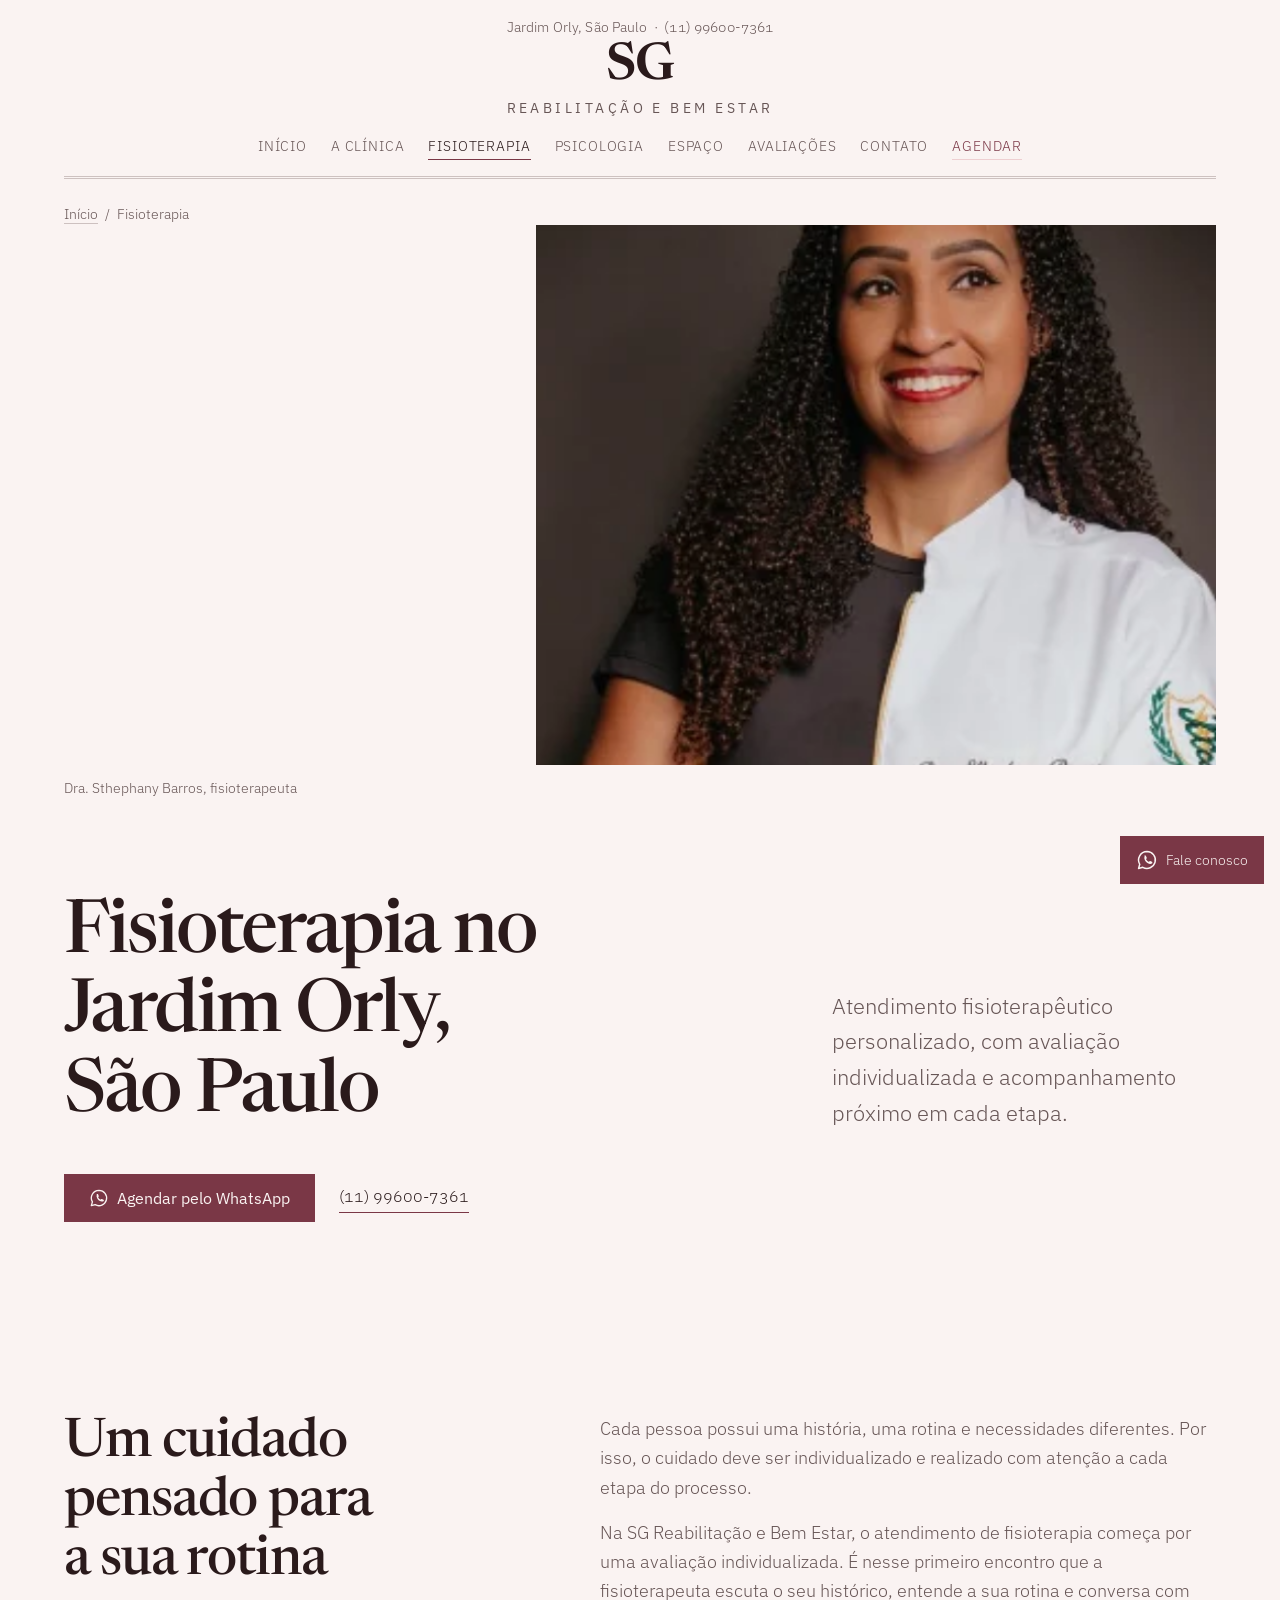
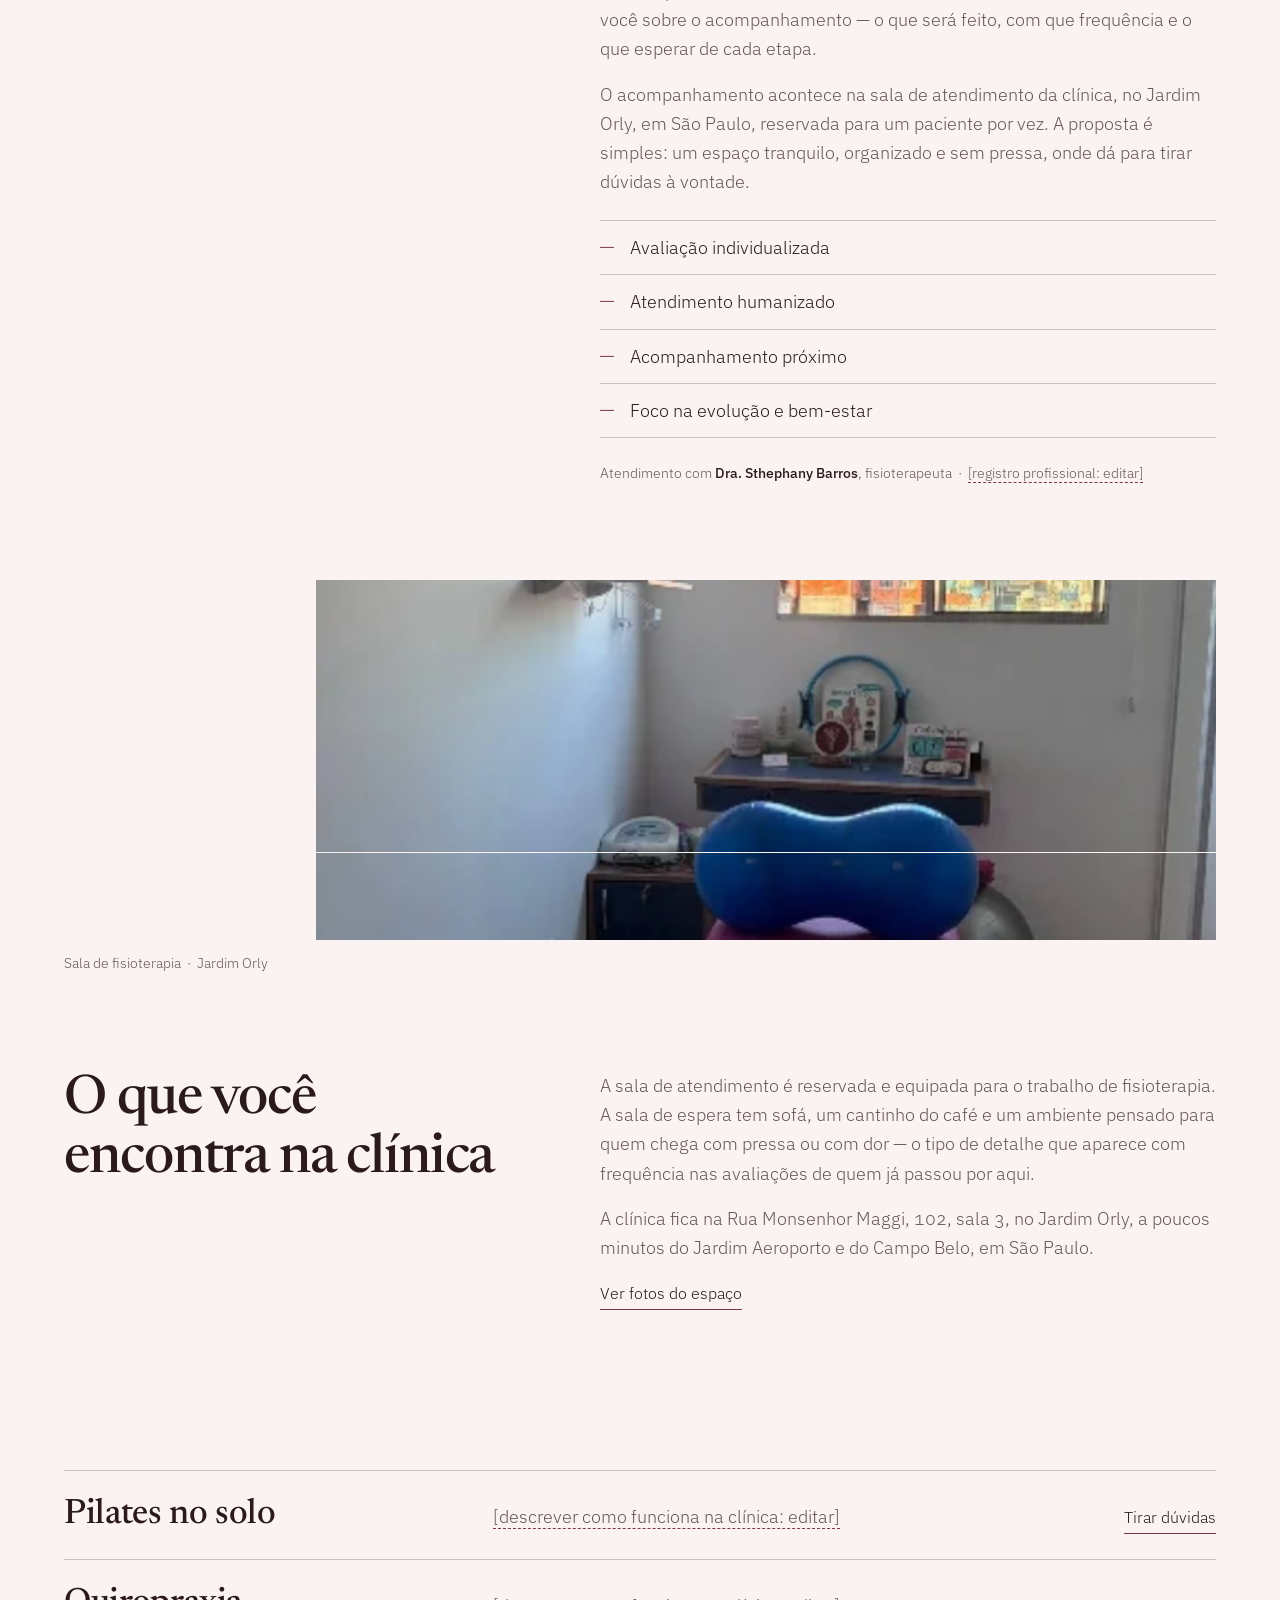
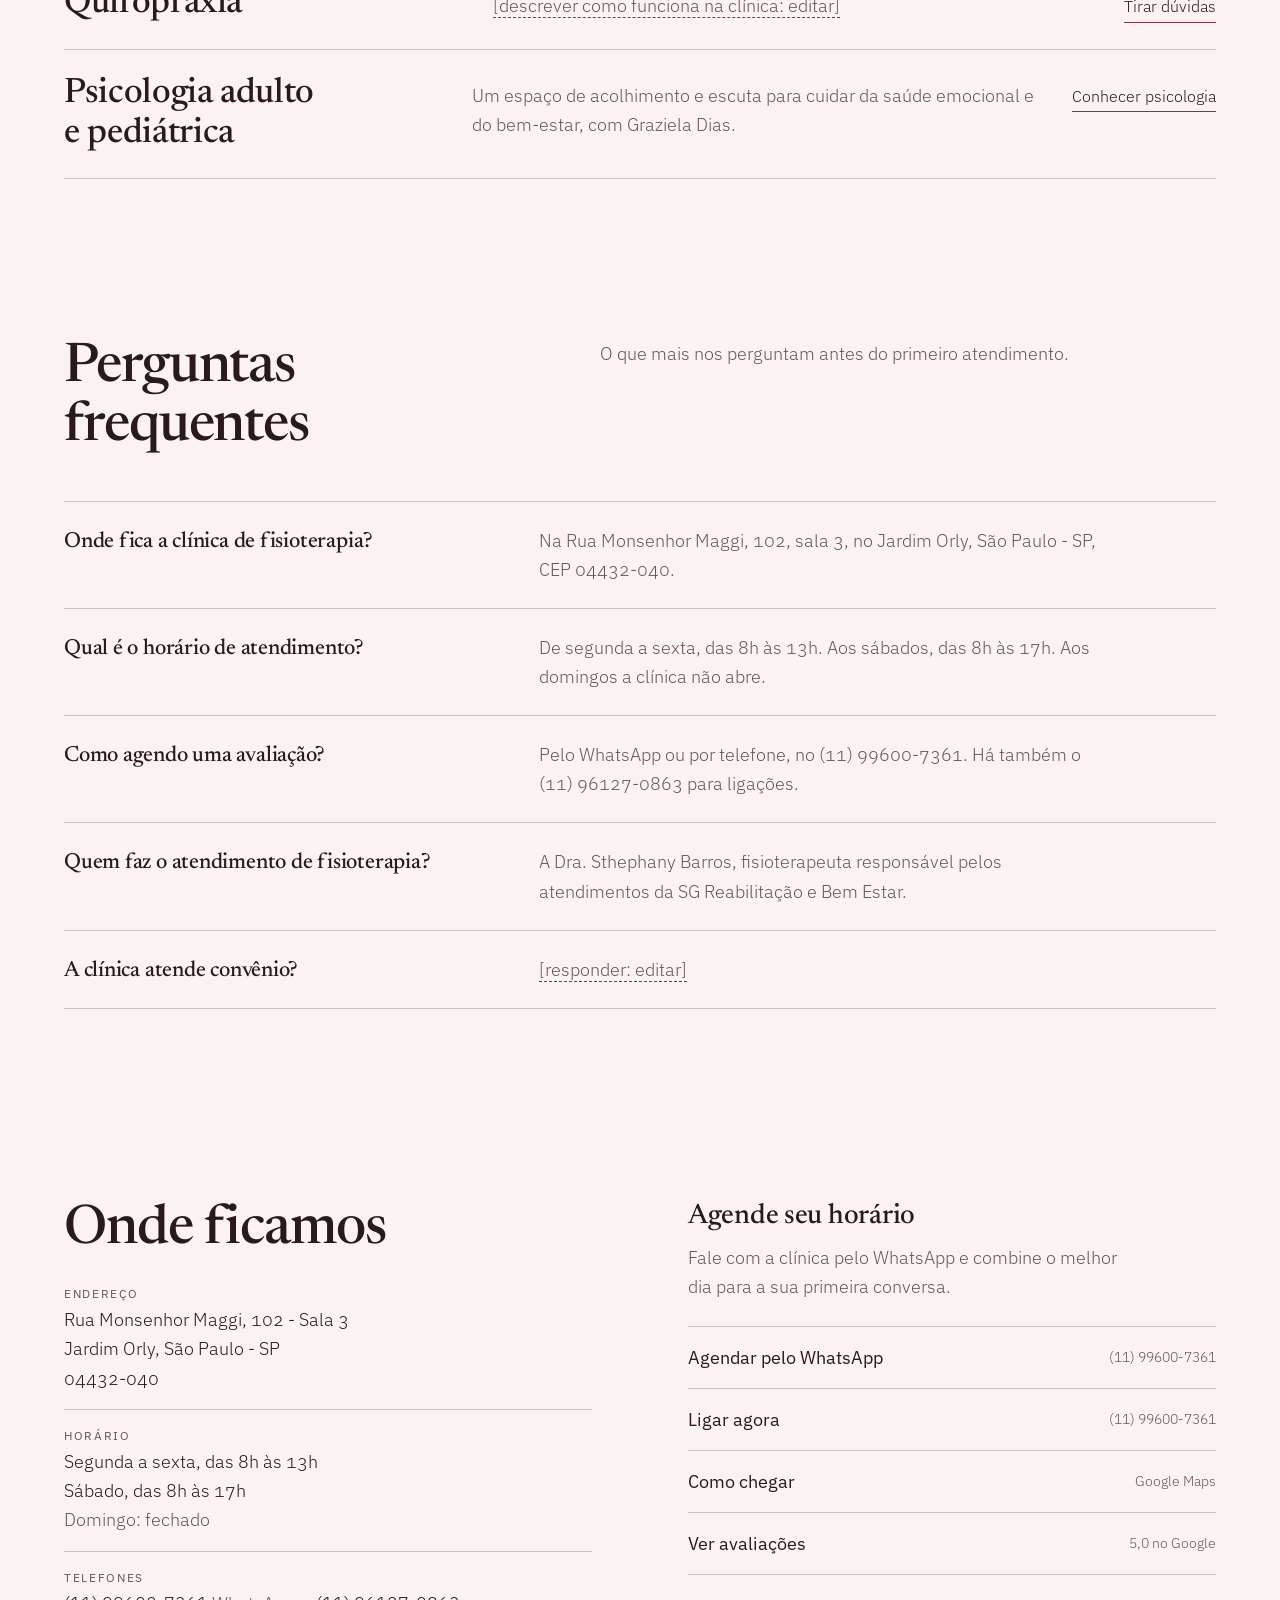
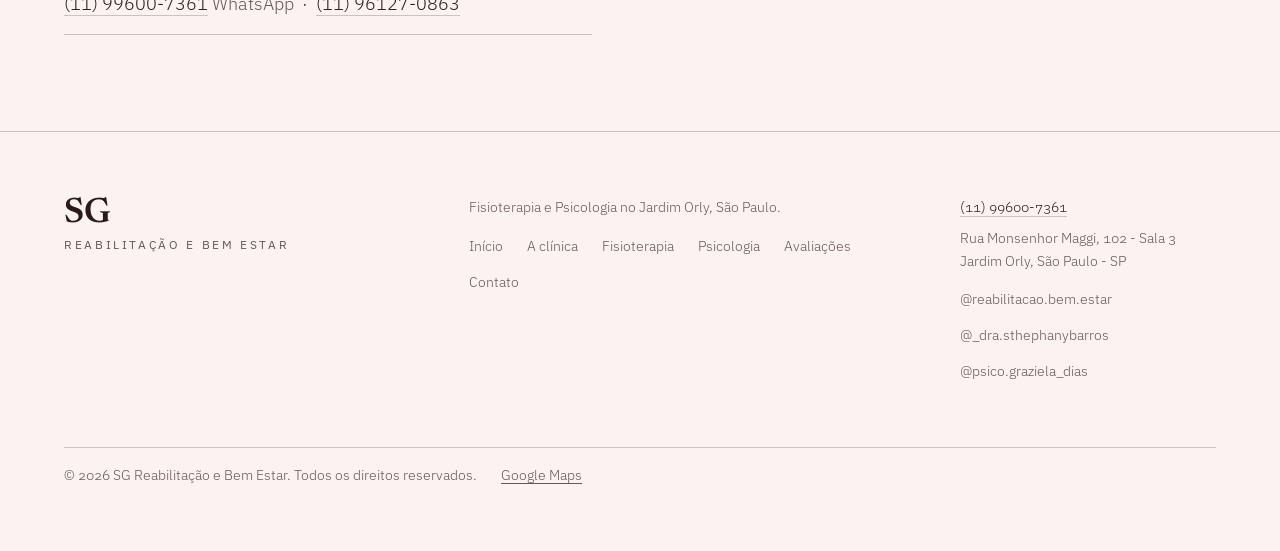
==== fisioterapia.html @ 6c5cf3f4 "Site da SG Reabilitação e Bem Estar Site estático de três páginas (início, fisioterapia, psicologia)" ====
<!DOCTYPE html>
<html lang="pt-BR">
<head>
<meta charset="UTF-8">
<meta name="viewport" content="width=device-width, initial-scale=1, viewport-fit=cover">
<title>Fisioterapia no Jardim Orly, São Paulo | SG Reabilitação e Bem Estar</title>
<meta name="description" content="Fisioterapia no Jardim Orly, São Paulo, com avaliação individualizada e acompanhamento próximo. Segunda a sexta das 8h às 13h e sábado das 8h às 17h. Agende: (11) 99600-7361.">
<meta name="theme-color" content="#F8F3F0">
<link rel="canonical" href="https://ricbenedicto.github.io/sg-reabilitacao/fisioterapia.html">
<meta property="og:type" content="website">
<meta property="og:locale" content="pt_BR">
<meta property="og:url" content="https://ricbenedicto.github.io/sg-reabilitacao/fisioterapia.html">
<meta property="og:site_name" content="SG Reabilitação e Bem Estar">
<meta property="og:title" content="Fisioterapia no Jardim Orly, São Paulo | SG Reabilitação e Bem Estar">
<meta property="og:description" content="Fisioterapia no Jardim Orly, São Paulo, com avaliação individualizada e acompanhamento próximo. Segunda a sexta das 8h às 13h e sábado das 8h às 17h. Agende: (11) 99600-7361.">
<meta property="og:image" content="https://ricbenedicto.github.io/sg-reabilitacao/imagens/fachada.webp">
<meta name="twitter:card" content="summary_large_image">
<link rel="icon" href="favicon.svg" type="image/svg+xml">
<link rel="manifest" href="manifest.webmanifest">
<link rel="apple-touch-icon" href="icones/apple-touch-icon.png">
<meta name="apple-mobile-web-app-capable" content="yes">
<meta name="apple-mobile-web-app-status-bar-style" content="default">
<meta name="apple-mobile-web-app-title" content="SG Reabilitação">
<meta name="mobile-web-app-capable" content="yes">
<link rel="preconnect" href="https://fonts.googleapis.com">
<link rel="preconnect" href="https://fonts.gstatic.com" crossorigin>
<link href="https://fonts.googleapis.com/css2?family=Newsreader:opsz,wght@6..72,400;6..72,500;6..72,600&family=IBM+Plex+Sans:wght@300;400;500&display=swap" rel="stylesheet">
<link rel="stylesheet" href="styles.css">
<link rel="preload" as="image" href="imagens/dra-sthephany.webp" fetchpriority="high">
<script type="application/ld+json">
{ "@context":"https://schema.org","@type":"BreadcrumbList","itemListElement":[
  {"@type":"ListItem","position":1,"name":"Início","item":"https://ricbenedicto.github.io/sg-reabilitacao/"},
  {"@type":"ListItem","position":2,"name":"Fisioterapia","item":"https://ricbenedicto.github.io/sg-reabilitacao/fisioterapia.html"}]}
</script>
<script type="application/ld+json">
{ "@context":"https://schema.org","@type":"FAQPage","mainEntity":[
  {"@type":"Question","name":"Onde fica a clínica de fisioterapia?","acceptedAnswer":{"@type":"Answer","text":"Na Rua Monsenhor Maggi, 102, sala 3, no Jardim Orly, São Paulo - SP, CEP 04432-040."}},
  {"@type":"Question","name":"Qual é o horário de atendimento?","acceptedAnswer":{"@type":"Answer","text":"De segunda a sexta, das 8h às 13h. Aos sábados, das 8h às 17h. Aos domingos a clínica não abre."}},
  {"@type":"Question","name":"Como agendo uma avaliação?","acceptedAnswer":{"@type":"Answer","text":"Pelo WhatsApp ou por telefone, no (11) 99600-7361. Há também o (11) 96127-0863 para ligações."}},
  {"@type":"Question","name":"Quem faz o atendimento de fisioterapia?","acceptedAnswer":{"@type":"Answer","text":"A Dra. Sthephany Barros, fisioterapeuta responsável pelos atendimentos da SG Reabilitação e Bem Estar."}}
]}
</script>
</head>
<body>
<a class="skip" href="#inicio">Pular para o conteúdo</a>
<svg width="0" height="0" style="position:absolute" aria-hidden="true">
  <symbol id="i-wa" viewBox="0 0 24 24"><path d="M12 2.8a9.2 9.2 0 0 0-7.9 13.9L2.8 21.2l4.6-1.2A9.2 9.2 0 1 0 12 2.8z" fill="none" stroke="currentColor" stroke-width="1.6" stroke-linejoin="round"/><path d="M9 7.6c.2-.4.5-.4.8-.4h.5c.2 0 .4 0 .6.4l.8 1.9c.1.2.1.4 0 .6l-.6.8c-.1.2-.1.4 0 .5.6 1 1.5 1.9 2.5 2.5.2.1.4.1.5 0l.8-.6c.2-.1.4-.2.6-.1l1.9.8c.3.1.4.3.4.5v.5c0 .3-.1.6-.5.9-.5.3-1.2.5-2 .4-3.1-.4-5.8-3.1-6.2-6.2-.1-.8.1-1.5.4-2z" fill="currentColor"/></symbol>
  <symbol id="i-close" viewBox="0 0 24 24"><path d="M6 6l12 12M18 6 6 18" stroke="currentColor" stroke-width="1.5" stroke-linecap="round"/></symbol>
  <symbol id="i-prev" viewBox="0 0 24 24"><path d="M15 5l-7 7 7 7" fill="none" stroke="currentColor" stroke-width="1.5" stroke-linecap="round" stroke-linejoin="round"/></symbol>
  <symbol id="i-next" viewBox="0 0 24 24"><path d="M9 5l7 7-7 7" fill="none" stroke="currentColor" stroke-width="1.5" stroke-linecap="round" stroke-linejoin="round"/></symbol>
</svg>
<header class="mast enter" style="--i:0">
  <p class="mast__line">Jardim Orly, São Paulo &nbsp;·&nbsp; <a href="tel:+5511996007361">(11) 99600-7361</a></p>
  <a class="mast__word" href="index.html">SG<span>Reabilitação e Bem Estar</span></a>
  <nav class="mast__nav" aria-label="Seções do site">
    <ul>
      <li><a href="index.html">Início</a></li>
      <li><a href="index.html#clinica">A clínica</a></li>
      <li><a href="fisioterapia.html" aria-current="page">Fisioterapia</a></li>
      <li><a href="psicologia.html">Psicologia</a></li>
      <li><a href="index.html#espaco">Espaço</a></li>
      <li><a href="index.html#avaliacoes">Avaliações</a></li>
      <li><a href="index.html#contato">Contato</a></li>
      <li><a class="is-cta" data-wa="Olá! Gostaria de agendar um atendimento na SG Reabilitação e Bem Estar." href="https://wa.me/5511996007361" target="_blank" rel="noopener">Agendar</a></li>
    </ul>
  </nav>
  <hr class="mast__rule" aria-hidden="true">
</header>
<main id="inicio">
  <nav class="crumbs gut" aria-label="Você está em">
    <a href="index.html">Início</a> <span aria-hidden="true">/</span> <span>Fisioterapia</span>
  </nav>

  <figure class="photo photo--hero">
    <span class="frame"><img src="imagens/dra-sthephany.webp" fetchpriority="high" alt="Dra. Sthephany Barros, fisioterapeuta da SG Reabilitação e Bem Estar, no Jardim Orly" width="335" height="419" decoding="async"></span>
    <figcaption class="cap">Dra. Sthephany Barros, fisioterapeuta</figcaption>
  </figure>

  <section class="fold gut" aria-labelledby="t-topo">
    <div class="open">
      <h1 id="t-topo">Fisioterapia no Jardim Orly, São Paulo</h1>
      <p class="lede">Atendimento fisioterapêutico personalizado, com avaliação individualizada e acompanhamento próximo em cada etapa.</p>
    </div>
    <div class="actions">
      <a class="btn" data-wa="Olá! Gostaria de agendar um atendimento na SG Reabilitação e Bem Estar." href="https://wa.me/5511996007361" target="_blank" rel="noopener"><svg aria-hidden="true"><use href="#i-wa"/></svg>Agendar pelo WhatsApp</a>
      <a class="link" href="tel:+5511996007361">(11) 99600-7361</a>
    </div>
  </section>

  <section class="fold gut" aria-labelledby="t-f1">
    <div class="prose prose--offset">
      <h2 id="t-f1">Um cuidado pensado para a sua rotina</h2>
      <div class="prose__body">
        <p>Cada pessoa possui uma história, uma rotina e necessidades diferentes. Por isso, o cuidado deve ser individualizado e realizado com atenção a cada etapa do processo.</p>
        <p style="margin-top:var(--space-md)">Na SG Reabilitação e Bem Estar, o atendimento de fisioterapia começa por uma avaliação individualizada. É nesse primeiro encontro que a fisioterapeuta escuta o seu histórico, entende a sua rotina e conversa com você sobre o acompanhamento — o que será feito, com que frequência e o que esperar de cada etapa.</p>
        <p style="margin-top:var(--space-md)">O acompanhamento acontece na sala de atendimento da clínica, no Jardim Orly, em São Paulo, reservada para um paciente por vez. A proposta é simples: um espaço tranquilo, organizado e sem pressa, onde dá para tirar dúvidas à vontade.</p>
        <ul class="list">
          <li>Avaliação individualizada</li>
          <li>Atendimento humanizado</li>
          <li>Acompanhamento próximo</li>
          <li>Foco na evolução e bem-estar</li>
        </ul>
        <p class="sig">Atendimento com <b>Dra. Sthephany Barros</b>, fisioterapeuta &nbsp;·&nbsp; <span class="edit">[registro profissional: editar]</span></p>
      </div>
    </div>
  </section>

  <figure class="photo photo--band photo--right">
    <span class="frame"><img src="imagens/sala-fisio.webp" alt="Sala de fisioterapia da SG Reabilitação e Bem Estar, com maca, bola suíça e equipamentos" width="449" height="386" loading="lazy" decoding="async"></span>
    <figcaption class="cap">Sala de fisioterapia &nbsp;·&nbsp; Jardim Orly</figcaption>
  </figure>

  <section class="fold gut" aria-labelledby="t-f2">
    <div class="prose prose--offset">
      <h2 id="t-f2">O que você encontra na clínica</h2>
      <div class="prose__body">
        <p>A sala de atendimento é reservada e equipada para o trabalho de fisioterapia. A sala de espera tem sofá, um cantinho do café e um ambiente pensado para quem chega com pressa ou com dor — o tipo de detalhe que aparece com frequência nas avaliações de quem já passou por aqui.</p>
        <p style="margin-top:var(--space-md)">A clínica fica na Rua Monsenhor Maggi, 102, sala 3, no Jardim Orly, a poucos minutos do Jardim Aeroporto e do Campo Belo, em São Paulo.</p>
        <p style="margin-top:var(--space-md)"><a class="link" href="index.html#espaco">Ver fotos do espaço</a></p>
      </div>
    </div>
  </section>

  <section class="fold--tight gut" aria-labelledby="t-f3">
    <h2 id="t-f3" class="sr-only">Outros atendimentos</h2>
    <div class="index">
      <div class="index__row">
        <h3>Pilates no solo</h3>
        <p><span class="edit">[descrever como funciona na clínica: editar]</span></p>
        <a class="link" data-wa="Olá! Gostaria de saber mais sobre o pilates no solo na SG Reabilitação e Bem Estar." href="https://wa.me/5511996007361" target="_blank" rel="noopener">Tirar dúvidas</a>
      </div>
      <div class="index__row">
        <h3>Quiropraxia</h3>
        <p><span class="edit">[descrever como funciona na clínica: editar]</span></p>
        <a class="link" data-wa="Olá! Gostaria de saber mais sobre a quiropraxia na SG Reabilitação e Bem Estar." href="https://wa.me/5511996007361" target="_blank" rel="noopener">Tirar dúvidas</a>
      </div>
      <div class="index__row">
        <h3>Psicologia adulto e pediátrica</h3>
        <p>Um espaço de acolhimento e escuta para cuidar da saúde emocional e do bem-estar, com Graziela Dias.</p>
        <a class="link" href="psicologia.html">Conhecer psicologia</a>
      </div>
    </div>
  </section>


  <section class="fold gut" aria-labelledby="t-faq">
    <div class="prose prose--offset">
      <h2 id="t-faq">Perguntas frequentes</h2>
      <div class="prose__body"><p>O que mais nos perguntam antes do primeiro atendimento.</p></div>
    </div>
    <div class="index index--faq" style="margin-top:var(--space-xl)">
        <div class="index__row"><h3>Onde fica a clínica de fisioterapia?</h3><p>Na Rua Monsenhor Maggi, 102, sala 3, no Jardim Orly, São Paulo - SP, CEP 04432-040.</p></div>
        <div class="index__row"><h3>Qual é o horário de atendimento?</h3><p>De segunda a sexta, das 8h às 13h. Aos sábados, das 8h às 17h. Aos domingos a clínica não abre.</p></div>
        <div class="index__row"><h3>Como agendo uma avaliação?</h3><p>Pelo WhatsApp ou por telefone, no (11) 99600-7361. Há também o (11) 96127-0863 para ligações.</p></div>
        <div class="index__row"><h3>Quem faz o atendimento de fisioterapia?</h3><p>A Dra. Sthephany Barros, fisioterapeuta responsável pelos atendimentos da SG Reabilitação e Bem Estar.</p></div>
        <div class="index__row"><h3>A clínica atende convênio?</h3><p><span class="edit">[responder: editar]</span></p></div>
    </div>
  </section>

  <section class="fold gut" id="contato" aria-labelledby="t-contato">
    <div class="contact">
      <div>
        <h2 id="t-contato">Onde ficamos</h2>
        <ul class="facts">
          <li><span class="label">Endereço</span>
            <address>Rua Monsenhor Maggi, 102 - Sala 3<br>Jardim Orly, São Paulo - SP<br>04432-040</address></li>
          <li><span class="label">Horário</span>
            <span>Segunda a sexta, das 8h às 13h<br>Sábado, das 8h às 17h<br><span class="muted">Domingo: fechado</span></span></li>
          <li><span class="label">Telefones</span>
            <span><a href="tel:+5511996007361">(11) 99600-7361</a> <span class="muted">WhatsApp</span> &nbsp;·&nbsp; <a href="tel:+5511961270863">(11) 96127-0863</a></span></li>
        </ul>
      </div>
      <div>
        <h3 style="margin-bottom:var(--space-sm)">Agende seu horário</h3>
        <p style="margin:var(--space-sm) 0 var(--space-lg);color:var(--color-muted);max-width:40ch">Fale com a clínica pelo WhatsApp e combine o melhor dia para a sua primeira conversa.</p>
        <ul class="ways">
          <li><a data-wa="Olá! Gostaria de agendar um atendimento na SG Reabilitação e Bem Estar." href="https://wa.me/5511996007361" target="_blank" rel="noopener"><b>Agendar pelo WhatsApp</b> <span>(11) 99600-7361</span></a></li>
          <li><a href="tel:+5511996007361"><b>Ligar agora</b> <span>(11) 99600-7361</span></a></li>
          <li><a href="https://www.google.com/maps/dir/?api=1&amp;destination=Rua+Monsenhor+Maggi%2C+102+-+Jardim+Orly%2C+S%C3%A3o+Paulo+-+SP%2C+04432-040" target="_blank" rel="noopener"><b>Como chegar</b> <span>Google Maps</span></a></li>
          <li><a href="index.html#avaliacoes"><b>Ver avaliações</b> <span>5,0 no Google</span></a></li>
        </ul>
      </div>
    </div>
  </section>
</main>
<footer class="foot">
  <p class="foot__word">SG<span>Reabilitação e Bem Estar</span></p>
  <div>
    <p class="muted" style="font-size:var(--text-sm)">Fisioterapia e Psicologia no Jardim Orly, São Paulo.</p>
    <p class="foot__links" style="margin-top:var(--space-md)">
      <a href="index.html">Início</a>
      <a href="index.html#clinica">A clínica</a>
      <a href="fisioterapia.html">Fisioterapia</a>
      <a href="psicologia.html">Psicologia</a>
      <a href="index.html#avaliacoes">Avaliações</a>
      <a href="index.html#contato">Contato</a>
    </p>
  </div>
  <div>
    <p style="font-size:var(--text-sm)"><a href="tel:+5511996007361" style="text-decoration:none;border-bottom:1px solid var(--color-rule)">(11) 99600-7361</a></p>
    <address style="font-style:normal;font-size:var(--text-sm);color:var(--color-muted);margin-top:var(--space-xs)">Rua Monsenhor Maggi, 102 - Sala 3<br>Jardim Orly, São Paulo - SP</address>
    <p class="foot__links" style="margin-top:var(--space-md)">
      <a data-instagram href="https://www.instagram.com/reabilitacao.bem.estar/" target="_blank" rel="noopener">@reabilitacao.bem.estar</a>
      <a href="https://www.instagram.com/_dra.sthephanybarros/" target="_blank" rel="noopener">@_dra.sthephanybarros</a>
      <a href="https://www.instagram.com/psico.graziela_dias/" target="_blank" rel="noopener">@psico.graziela_dias</a>
    </p>
  </div>
  <p class="foot__bottom">
    <span>© 2026 SG Reabilitação e Bem Estar. Todos os direitos reservados.</span>
    <a href="https://www.google.com/maps/search/?api=1&amp;query=Rua+Monsenhor+Maggi%2C+102+-+Jardim+Orly%2C+S%C3%A3o+Paulo+-+SP%2C+04432-040" target="_blank" rel="noopener" style="color:inherit">Google Maps</a>
  </p>
</footer>
<div class="update" id="update" role="status" aria-live="polite">
  <span>Uma versão mais nova do site está pronta.</span>
  <button type="button" id="update-go">Atualizar</button>
  <button type="button" class="update__x" id="update-no" aria-label="Agora não">Agora não</button>
</div>

<a class="wa" data-wa="Olá! Gostaria de saber mais sobre os atendimentos da SG Reabilitação e Bem Estar." href="https://wa.me/5511996007361" target="_blank" rel="noopener" aria-label="Conversar pelo WhatsApp">
  <svg aria-hidden="true"><use href="#i-wa"/></svg><span>Fale conosco</span>
</a>
<script src="app.js" defer></script>
</body>
</html>
---- styles.css ----
/* Hallmark · genre: editorial · macrostructure: Photographic · theme: custom
 * vibe: "clínica boutique, orquídea, latão, cuidado silencioso"
 * paper oklch(97% 0.008 25) · accent oklch(43% 0.095 8) rosa-vinho · display Fraunces + body IBM Plex Sans
 * axes: light paper / roman-serif display / warm accent
 * enrichment: none — fotografia real · nav: N6 masthead · footer: Ft1 mast-headed
 * pre-emit critique: P4 H5 E4 S5 R4 V5
 */

:root{
  /* colour */
  --color-paper:   oklch(97% 0.008 25);
  --color-paper-2: oklch(94% 0.012 25);
  --color-paper-3: oklch(90% 0.018 20);
  --color-rule:    oklch(82% 0.014 20);
  --color-muted:   oklch(47% 0.022 20);
  --color-ink:     oklch(24% 0.026 18);
  --color-accent:  oklch(43% 0.095 8);
  --color-accent-soft: oklch(88% 0.035 12);
  --color-brass:   oklch(66% 0.072 78);
  --color-focus:   oklch(43% 0.095 8);
  --color-scrim:   oklch(24% 0.026 18 / .72);

  /* type */
  --font-display:"Newsreader", ui-serif, Georgia, serif;
  --font-body:"IBM Plex Sans", ui-sans-serif, system-ui, sans-serif;
  --text-xs:.75rem; --text-sm:.875rem; --text-base:1rem; --text-md:1.125rem;
  --text-lg:1.375rem; --text-xl:1.75rem; --text-2xl:2.1875rem; --text-3xl:2.75rem;
  --text-display-s:clamp(2.1rem,3.4vw + 1rem,3.4rem);
  --text-display:clamp(2.5rem,5vw + .6rem,4.75rem);

  /* space */
  --space-3xs:.125rem; --space-2xs:.25rem; --space-xs:.5rem; --space-sm:.75rem;
  --space-md:1rem; --space-lg:1.5rem; --space-xl:2.5rem; --space-2xl:4rem;
  --space-3xl:6rem; --space-4xl:9rem;
  --page-gutter:clamp(1.5rem,5vw,4.5rem);
  --measure:68ch;

  /* motion */
  --ease-out:cubic-bezier(.23,1,.32,1);      /* entradas e saídas */
  --ease-in-out:cubic-bezier(.77,0,.175,1);  /* movimento na tela */
  --dur-press:140ms; --dur-micro:160ms; --dur-short:220ms; --dur-long:380ms;

  /* misc */
  --rule-hair:1px;
  --z-raised:10; --z-sticky:200; --z-modal:400;

  box-sizing:border-box;
  padding-top:env(safe-area-inset-top,0px);
  padding-bottom:env(safe-area-inset-bottom,0px);
}
@media (prefers-color-scheme:dark){
  :root:not([data-theme="light"]){
    --color-paper:oklch(16% 0.014 20);
    --color-paper-2:oklch(20% 0.016 20);
    --color-paper-3:oklch(25% 0.020 18);
    --color-rule:oklch(36% 0.016 18);
    --color-muted:oklch(76% 0.018 25);
    --color-ink:oklch(94% 0.010 40);
    --color-accent:oklch(76% 0.075 12);
    --color-accent-soft:oklch(34% 0.045 10);
    --color-brass:oklch(74% 0.065 78);
    --color-focus:oklch(76% 0.075 12);
    --color-scrim:oklch(12% 0.012 20 / .74);
  }
}
:root[data-theme="dark"]{
  --color-paper:oklch(16% 0.014 20); --color-paper-2:oklch(20% 0.016 20);
  --color-paper-3:oklch(25% 0.020 18); --color-rule:oklch(36% 0.016 18);
  --color-muted:oklch(76% 0.018 25); --color-ink:oklch(94% 0.010 40);
  --color-accent:oklch(76% 0.075 12); --color-accent-soft:oklch(34% 0.045 10);
  --color-brass:oklch(74% 0.065 78); --color-focus:oklch(76% 0.075 12);
  --color-scrim:oklch(12% 0.012 20 / .74);
}

*,*::before,*::after{box-sizing:inherit}
::selection{background:var(--color-accent-soft);color:var(--color-ink)}
:root{scrollbar-color:var(--color-rule) var(--color-paper);caret-color:var(--color-accent)}
::-webkit-scrollbar{width:11px;height:11px}
::-webkit-scrollbar-track{background:var(--color-paper)}
::-webkit-scrollbar-thumb{background:var(--color-rule);border:3px solid var(--color-paper);border-radius:99px}
::-webkit-scrollbar-thumb:hover{background:var(--color-muted)}
:where(a){text-underline-offset:.18em;text-decoration-thickness:1px}
html{scroll-behavior:smooth;scroll-padding-top:var(--space-xl);-webkit-text-size-adjust:100%}
body{margin:0;background:var(--color-paper);color:var(--color-ink);
  font-family:var(--font-body);font-weight:300;font-size:var(--text-md);line-height:1.62;
  -webkit-font-smoothing:antialiased;font-variant-numeric:oldstyle-nums}
img{display:block;max-width:100%}
h1,h2,h3{font-family:var(--font-display);font-style:normal;font-weight:500;line-height:1.08;
  letter-spacing:-.02em;margin:0;overflow-wrap:anywhere;min-width:0;text-wrap:balance}
h1{letter-spacing:-.028em}
p{text-wrap:pretty}
h1{font-size:var(--text-display)}
h2{font-size:var(--text-display-s)}
h3{font-size:var(--text-xl);letter-spacing:-.01em}
p{margin:0}
.facts a,.ways a span,.cap b,.score__n{font-variant-numeric:tabular-nums}
a{color:inherit}
:focus-visible{outline:2px solid var(--color-focus);outline-offset:3px}
.sr-only{position:absolute;width:1px;height:1px;overflow:hidden;clip-path:inset(50%);white-space:nowrap}
.skip{position:absolute;left:-999px;top:0;z-index:var(--z-modal);background:var(--color-accent);
  color:var(--color-paper);padding:var(--space-sm) var(--space-md)}
.skip:focus{left:0}
.measure{max-width:var(--measure)}
.muted{color:var(--color-muted)}
.label{font-size:var(--text-xs);letter-spacing:.14em;text-transform:uppercase;color:var(--color-muted);
  font-weight:400}
.edit{border-bottom:1px dashed var(--color-accent);color:var(--color-muted)}
.gut{padding-inline:var(--page-gutter)}

/* ── Masthead (N6) ───────────────────────────────────────────── */
.mast{padding:var(--space-md) var(--page-gutter) 0;text-align:center;display:grid;gap:var(--space-2xs)}
.mast__line{font-size:var(--text-sm);letter-spacing:.01em;color:var(--color-muted)}
.mast__line a{text-decoration:none}
.mast__line a:hover{color:var(--color-accent)}
.mast__word{font-family:var(--font-display);font-weight:600;font-size:clamp(2rem,6.5vw,3.25rem);
  line-height:.96;letter-spacing:-.015em;text-decoration:none;display:block}
.mast__word span{display:block;font-size:clamp(.72rem,2.4vw,.9rem);font-family:var(--font-body);
  font-weight:400;letter-spacing:.24em;text-transform:uppercase;color:var(--color-muted);
  margin-top:var(--space-xs)}
.mast__nav{margin-top:var(--space-sm);overflow-x:auto;scrollbar-width:none;-webkit-overflow-scrolling:touch}
@media (max-width:60rem){
  .mast__nav{-webkit-mask-image:linear-gradient(90deg,#000 82%,transparent 100%);
    mask-image:linear-gradient(90deg,#000 82%,transparent 100%)}
}
.mast__nav::-webkit-scrollbar{display:none}
.mast__nav ul{display:inline-flex;gap:var(--space-lg);list-style:none;margin:0;padding:0 0 var(--space-sm);
  position:relative}
.mast__ind{position:absolute;bottom:var(--space-xs);left:0;width:100px;height:1px;background:var(--color-accent);
  transform-origin:left center;transform:translateX(0) scaleX(0);opacity:0;
  transition:transform var(--dur-short) var(--ease-in-out),opacity var(--dur-micro) var(--ease-out);
  pointer-events:none}
.mast__nav a{white-space:nowrap;text-decoration:none;font-size:var(--text-sm);letter-spacing:.06em;
  text-transform:uppercase;color:var(--color-muted);padding-block:var(--space-2xs);
  border-bottom:var(--rule-hair) solid transparent;transition:color var(--dur-micro) var(--ease-out),
  border-color var(--dur-micro) var(--ease-out)}
.mast__nav a:hover{color:var(--color-ink);border-bottom-color:var(--color-accent)}
.mast__nav a:active{color:var(--color-accent)}
.mast__nav a.is-cta{color:var(--color-accent);border-bottom-color:var(--color-accent-soft)}
.mast__rule{border:0;border-top:var(--rule-hair) solid var(--color-rule);
  border-bottom:var(--rule-hair) solid var(--color-rule);height:3px;margin:0}

/* ── Folds ───────────────────────────────────────────────────── */
.fold{padding-block:var(--space-3xl)}
.fold--tight{padding-block:var(--space-2xl)}
.photo{position:relative;margin:0;padding-inline:var(--page-gutter)}
.photo .frame{display:block;overflow:clip;width:min(100%,var(--pw,900px));
  height:clamp(260px,40vh,420px)}
.photo img{width:100%;height:100%;object-fit:cover;background:var(--color-paper-2);will-change:transform}
.photo--right .frame{margin-inline-start:auto}
.photo--hero .frame{--pw:680px;height:min(66dvh,540px);margin-inline-start:auto}
.photo--hero img{object-position:50% 14%}
.photo--wide .frame{--pw:1120px}
.cap{display:flex;flex-wrap:wrap;gap:var(--space-xs) var(--space-md);align-items:baseline;
  padding:var(--space-sm) 0 0;font-size:var(--text-sm);color:var(--color-muted)}
.cap b{font-weight:500;color:var(--color-ink);font-variant-numeric:tabular-nums}
.cap .link{margin-inline-start:auto}

/* typographic link (button voice for Photographic) */
.link{display:inline-block;text-decoration:none;font-size:var(--text-base);color:var(--color-ink);
  border-bottom:1px solid var(--color-accent);padding-bottom:2px;white-space:nowrap;
  transition:color var(--dur-micro) var(--ease-out),border-color var(--dur-micro) var(--ease-out)}
.link:hover{color:var(--color-accent)}
.link:active{color:var(--color-accent);border-color:var(--color-ink)}
.link[aria-disabled="true"]{opacity:.55;cursor:not-allowed;border-color:var(--color-rule)}
.link--quiet{border-bottom-color:var(--color-rule)}
.link--quiet:hover{border-bottom-color:var(--color-accent)}
.btn{display:inline-flex;align-items:center;gap:var(--space-xs);min-height:48px;line-height:1;
  padding:var(--space-sm) var(--space-lg);background:var(--color-accent);color:var(--color-paper);
  text-decoration:none;font-size:var(--text-base);font-weight:400;white-space:nowrap;border:1px solid var(--color-accent);
  transition:transform var(--dur-press) var(--ease-out),background-color var(--dur-micro) var(--ease-out)}
.btn:hover{background:var(--color-ink);border-color:var(--color-ink)}
.btn:active{transform:scale(.975)}
.btn:disabled,.btn[aria-disabled="true"]{opacity:.55;cursor:not-allowed;background:var(--color-muted);border-color:var(--color-muted)}
.btn svg{width:20px;height:20px;flex:none}
.actions{display:flex;flex-wrap:wrap;align-items:center;gap:var(--space-md) var(--space-lg);margin-top:var(--space-xl)}

/* opening text fold — asymmetric grid */
.open{display:grid;gap:var(--space-lg)}
.open h1{max-width:16ch}
.open .lede{font-size:var(--text-lg);color:var(--color-muted);max-width:34ch}
@media (min-width:60rem){
  .open{grid-template-columns:minmax(0,7fr) minmax(0,4fr);gap:var(--space-3xl);align-items:end}
  .open .lede{margin-bottom:var(--space-2xs)}
}
.creds{display:flex;flex-wrap:wrap;gap:var(--space-xs) var(--space-lg);margin-top:var(--space-2xl);
  padding-top:var(--space-md);border-top:var(--rule-hair) solid var(--color-rule);
  font-size:var(--text-sm);color:var(--color-muted)}
.creds b{color:var(--color-ink);font-weight:500;font-variant-numeric:tabular-nums}
.stars{color:var(--color-brass);letter-spacing:.14em}

/* prose folds */
.prose{display:grid;gap:var(--space-md)}
.prose h2{margin-bottom:var(--space-2xs)}
.prose p{max-width:var(--measure);color:var(--color-muted)}
.prose h2{max-width:18ch}
@media (min-width:60rem){
  .prose--offset{grid-template-columns:minmax(0,5fr) minmax(0,7fr);gap:var(--space-2xl) var(--space-3xl);align-items:start}
  .prose--offset h2{grid-column:1;position:sticky;top:var(--space-xl)}
  .prose--offset .prose__body{grid-column:2}
}
.list{list-style:none;margin:var(--space-lg) 0 0;padding:0;max-width:var(--measure)}
.list li{display:flex;gap:var(--space-md);align-items:baseline;padding-block:var(--space-sm);
  border-top:var(--rule-hair) solid var(--color-rule)}
.list li:last-child{border-bottom:var(--rule-hair) solid var(--color-rule)}
.list li::before{content:"";flex:none;width:14px;height:1px;background:var(--color-accent);
  transform:translateY(-.34em)}
.sig{margin-top:var(--space-lg);font-size:var(--text-sm);color:var(--color-muted)}
.sig b{color:var(--color-ink);font-weight:500}

/* services index */
.index{border-top:var(--rule-hair) solid var(--color-rule)}
.index__row{display:grid;gap:var(--space-2xs) var(--space-lg);padding-block:var(--space-lg);
  border-bottom:var(--rule-hair) solid var(--color-rule)}
.index__row h3{font-size:var(--text-2xl);line-height:1.15}
.index__row p{color:var(--color-muted);max-width:52ch}
@media (min-width:60rem){
  .index__row{grid-template-columns:minmax(0,4fr) minmax(0,6fr) auto;align-items:baseline}
  .index__row .link{justify-self:end}
}
.also{display:flex;flex-wrap:wrap;gap:var(--space-sm) var(--space-lg);margin-top:var(--space-lg);
  font-size:var(--text-sm);color:var(--color-muted)}
.also b{color:var(--color-ink);font-weight:500}

/* plates (galeria) */
.plates{display:grid;gap:var(--space-lg);grid-template-columns:minmax(0,1fr)}
@media (min-width:40rem){.plates{grid-template-columns:repeat(2,minmax(0,1fr))}}
@media (min-width:60rem){
  .plates{grid-template-columns:repeat(6,minmax(0,1fr))}
  .plate:nth-child(1){grid-column:span 4}
  .plate:nth-child(2){grid-column:span 2}
  .plate:nth-child(3){grid-column:span 2}
  .plate:nth-child(4){grid-column:span 2}
  .plate:nth-child(5){grid-column:span 2}
  .plate:nth-child(6){grid-column:span 3}
  .plate:nth-child(7){grid-column:span 3}
}
.plate{display:grid;gap:var(--space-xs);border:0;padding:0;margin:0;background:none;
  font:inherit;color:inherit;text-align:start;cursor:zoom-in}
.plate img{width:100%;height:clamp(180px,26vw,280px);object-fit:cover;background:var(--color-paper-2);
  transition:opacity var(--dur-short) var(--ease-out),transform var(--dur-press) var(--ease-out)}
.plate:nth-child(1) img{height:clamp(240px,34vw,420px)}
@media (hover:hover) and (pointer:fine){.plate:hover img{opacity:.88}}
.plate figcaption{display:flex;gap:var(--space-sm);align-items:baseline;font-size:var(--text-sm);color:var(--color-muted)}
.plate .n{font-variant-numeric:tabular-nums;color:var(--color-accent);font-size:var(--text-xs);letter-spacing:.1em}

/* reviews */
.reviews{background:var(--color-paper-2);padding-inline:calc(var(--page-gutter) + var(--space-sm))}
.score{display:flex;flex-wrap:wrap;align-items:baseline;gap:var(--space-sm) var(--space-lg);
  padding-bottom:var(--space-lg);border-bottom:var(--rule-hair) solid var(--color-rule)}
.score__n{font-family:var(--font-display);font-weight:500;font-size:var(--text-3xl);
  font-variant-numeric:tabular-nums;line-height:1}
.quotes{display:grid;gap:var(--space-xl)}
@media (min-width:60rem){.quotes{grid-template-columns:repeat(3,minmax(0,1fr));gap:var(--space-2xl)}}
.quote{margin:0;padding-top:var(--space-lg);border-top:var(--rule-hair) solid var(--color-rule)}
.quote blockquote{margin:0 0 var(--space-md);font-family:var(--font-display);font-weight:400;
  font-size:var(--text-lg);line-height:1.3}
.quote figcaption{font-size:var(--text-sm);color:var(--color-muted)}
.quote figcaption b{display:block;color:var(--color-ink);font-weight:500;letter-spacing:.02em}

/* posts */
.posts{display:grid;gap:var(--space-lg);grid-template-columns:minmax(0,1fr)}
@media (min-width:40rem){.posts{grid-template-columns:repeat(2,minmax(0,1fr))}}
@media (min-width:60rem){.posts{grid-template-columns:repeat(4,minmax(0,1fr))}}
.post{display:grid;gap:var(--space-sm);text-decoration:none;align-content:start}
.post img{width:100%;height:clamp(220px,24vw,300px);object-fit:cover;object-position:50% 0;
  background:var(--color-paper-2);transition:opacity var(--dur-short) var(--ease-out)}
.post__title{font-family:var(--font-display);font-weight:400;font-size:var(--text-base);line-height:1.35}
.post .n{font-size:var(--text-xs);letter-spacing:.1em;text-transform:uppercase;color:var(--color-accent)}
@media (hover:hover) and (pointer:fine){.post:hover img{opacity:.88}}
.post:hover .post__title{color:var(--color-accent)}
.post--text{padding:var(--space-lg);background:var(--color-paper-2);align-content:space-between;min-height:220px}

/* contact */
.contact{display:grid;gap:var(--space-2xl)}
@media (min-width:60rem){.contact{grid-template-columns:minmax(0,5fr) minmax(0,5fr);gap:var(--space-3xl)}}
.facts{list-style:none;margin:var(--space-lg) 0 0;padding:0;display:grid;gap:var(--space-md)}
.facts li{display:grid;gap:var(--space-3xs);padding-bottom:var(--space-md);
  border-bottom:var(--rule-hair) solid var(--color-rule)}
.facts address{font-style:normal}
.facts a{text-decoration:none;border-bottom:1px solid var(--color-rule)}
.facts a:hover{border-bottom-color:var(--color-accent);color:var(--color-accent)}
.ways{list-style:none;margin:0;padding:0;display:grid}
.ways li{border-top:var(--rule-hair) solid var(--color-rule)}
.ways li:last-child{border-bottom:var(--rule-hair) solid var(--color-rule)}
.ways a{display:flex;align-items:center;justify-content:space-between;gap:var(--space-md);
  padding-block:var(--space-md);text-decoration:none;
  transition:transform var(--dur-short) var(--ease-out),color var(--dur-micro) var(--ease-out);
  flex-wrap:wrap}
.ways a>b{font-weight:400;white-space:nowrap}
.ways a span{color:var(--color-muted);font-size:var(--text-sm);white-space:nowrap}
@media (hover:hover) and (pointer:fine){.ways a:hover{color:var(--color-accent);transform:translateX(4px)}}
.ways a:active{color:var(--color-accent)}

/* footer (Ft1) */
.foot{padding:var(--space-2xl) var(--page-gutter) calc(var(--space-2xl) + env(safe-area-inset-bottom,0px));
  border-top:var(--rule-hair) solid var(--color-rule);display:grid;gap:var(--space-lg)}
.foot__word{font-family:var(--font-display);font-weight:600;font-size:var(--text-2xl);line-height:1}
.foot__word span{display:block;font-family:var(--font-body);font-size:var(--text-xs);font-weight:400;
  letter-spacing:.22em;text-transform:uppercase;color:var(--color-muted);margin-top:var(--space-xs)}
.foot__links{display:flex;flex-wrap:wrap;gap:var(--space-sm) var(--space-lg);font-size:var(--text-sm)}
.foot__links a{white-space:nowrap;text-decoration:none;color:var(--color-muted);
  border-bottom:1px solid transparent;transition:color var(--dur-micro) var(--ease-out),border-color var(--dur-micro) var(--ease-out)}
.foot__links a:hover{color:var(--color-ink);border-bottom-color:var(--color-accent)}
.foot__bottom{display:flex;flex-wrap:wrap;gap:var(--space-xs) var(--space-lg);font-size:var(--text-sm);
  color:var(--color-muted);padding-top:var(--space-md);border-top:var(--rule-hair) solid var(--color-rule)}
@media (min-width:60rem){
  .foot{grid-template-columns:minmax(0,4fr) minmax(0,5fr) minmax(0,3fr);align-items:start;gap:var(--space-2xl)}
  .foot__bottom{grid-column:1 / -1}
}

/* floating WhatsApp */
.wa{position:fixed;right:var(--space-md);bottom:calc(var(--space-md) + env(safe-area-inset-bottom,0px));
  z-index:var(--z-sticky);display:flex;align-items:center;gap:var(--space-xs);min-height:48px;
  padding:var(--space-sm) var(--space-md);background:var(--color-accent);color:var(--color-paper);
  text-decoration:none;font-size:var(--text-sm);white-space:nowrap;line-height:1;
  transition:transform var(--dur-press) var(--ease-out),background-color var(--dur-micro) var(--ease-out)}
.wa:hover{background:var(--color-ink)}
.wa:active{transform:scale(.96)}
.wa svg{width:22px;height:22px;flex:none}
@media (max-width:40rem){.wa span{display:none}.wa{padding:var(--space-sm)}}

/* lightbox */
.lb{position:fixed;inset:0;z-index:var(--z-modal);background:var(--color-scrim);display:none;
  align-items:center;justify-content:center;
  padding:calc(var(--space-2xl) + env(safe-area-inset-top,0px)) var(--space-md) calc(var(--space-2xl) + env(safe-area-inset-bottom,0px))}
.lb[open],.lb.is-open{display:flex}
.lb__stage img{transform-origin:center center;will-change:transform}
.lb__stage{display:flex;align-items:center;justify-content:center;max-width:min(1100px,100%);max-height:78dvh}
.lb__stage img{max-width:100%;max-height:78dvh;width:auto;object-fit:contain}
.lb__bar{position:absolute;top:calc(var(--space-md) + env(safe-area-inset-top,0px));left:var(--space-md);
  right:var(--space-md);display:flex;align-items:center;justify-content:space-between;gap:var(--space-md);
  color:var(--color-paper);font-size:var(--text-sm)}
.lb__btn{min-width:48px;min-height:48px;display:grid;place-items:center;background:none;cursor:pointer;
  border:1px solid oklch(97% 0.008 25 / .38);color:var(--color-paper);
  transition:background-color var(--dur-micro) var(--ease-out)}
.lb__btn:hover{background:oklch(97% 0.008 25 / .16)}
.lb__btn:active{background:oklch(97% 0.008 25 / .26)}
.lb__btn svg{width:20px;height:20px}
.lb__nav{position:absolute;bottom:calc(var(--space-md) + env(safe-area-inset-bottom,0px));
  left:var(--space-md);right:var(--space-md);display:flex;align-items:center;justify-content:space-between;
  gap:var(--space-md);color:var(--color-paper)}
.lb__cap{font-size:var(--text-sm);color:oklch(97% 0.008 25 / .86)}

/* one orchestrated entrance */
.enter{opacity:0;animation:enter var(--dur-long) var(--ease-out) forwards;
  animation-delay:calc(var(--i,0) * 60ms)}
@keyframes enter{from{opacity:0;transform:translateY(8px)}to{opacity:1;transform:none}}
@media (prefers-reduced-motion:reduce){
  html{scroll-behavior:auto}
  *,*::before,*::after{animation-duration:150ms!important;transition-duration:150ms!important}
  .enter{animation:enter-reduced 150ms linear forwards}
  @keyframes enter-reduced{to{opacity:1;transform:none}}
}

/* breadcrumb (páginas internas) */
.crumbs{padding-top:var(--space-lg);font-size:var(--text-sm);color:var(--color-muted)}
.crumbs a{text-decoration:none;border-bottom:1px solid var(--color-rule)}
.crumbs a:hover{color:var(--color-accent);border-bottom-color:var(--color-accent)}
.crumbs span[aria-hidden]{padding-inline:var(--space-2xs)}
.mast__nav a[aria-current="page"]{color:var(--color-ink);border-bottom-color:var(--color-accent)}

/* perguntas frequentes */
.index--faq h3{font-size:var(--text-lg);max-width:34ch}
.index--faq .index__row{grid-template-columns:minmax(0,1fr)}
@media (min-width:60rem){.index--faq .index__row{grid-template-columns:minmax(0,4fr) minmax(0,6fr)}}

/* aviso de nova versão (aparece raramente: o PWA guardou a versão anterior) */
.update{position:fixed;left:var(--space-md);bottom:calc(var(--space-md) + env(safe-area-inset-bottom,0px));
  z-index:var(--z-sticky);display:none;align-items:center;gap:var(--space-md);
  padding:var(--space-sm) var(--space-sm) var(--space-sm) var(--space-md);
  background:var(--color-ink);color:var(--color-paper);font-size:var(--text-sm);
  max-width:min(26rem,calc(100vw - 2*var(--space-md)))}
.update.is-on{display:flex;animation:update-in var(--dur-long) var(--ease-out) both}
@keyframes update-in{from{opacity:0;transform:translateY(10px)}to{opacity:1;transform:none}}
.update button{font:inherit;color:inherit;background:none;cursor:pointer;white-space:nowrap;
  border:1px solid currentColor;padding:var(--space-2xs) var(--space-sm);min-height:40px;
  transition:background-color var(--dur-micro) var(--ease-out),transform var(--dur-press) var(--ease-out)}
.update button:hover{background:oklch(97% 0.008 25 / .16)}
.update button:active{transform:scale(.97)}
.update .update__x{border-color:transparent;opacity:.75}
.update .update__x:hover{opacity:1}
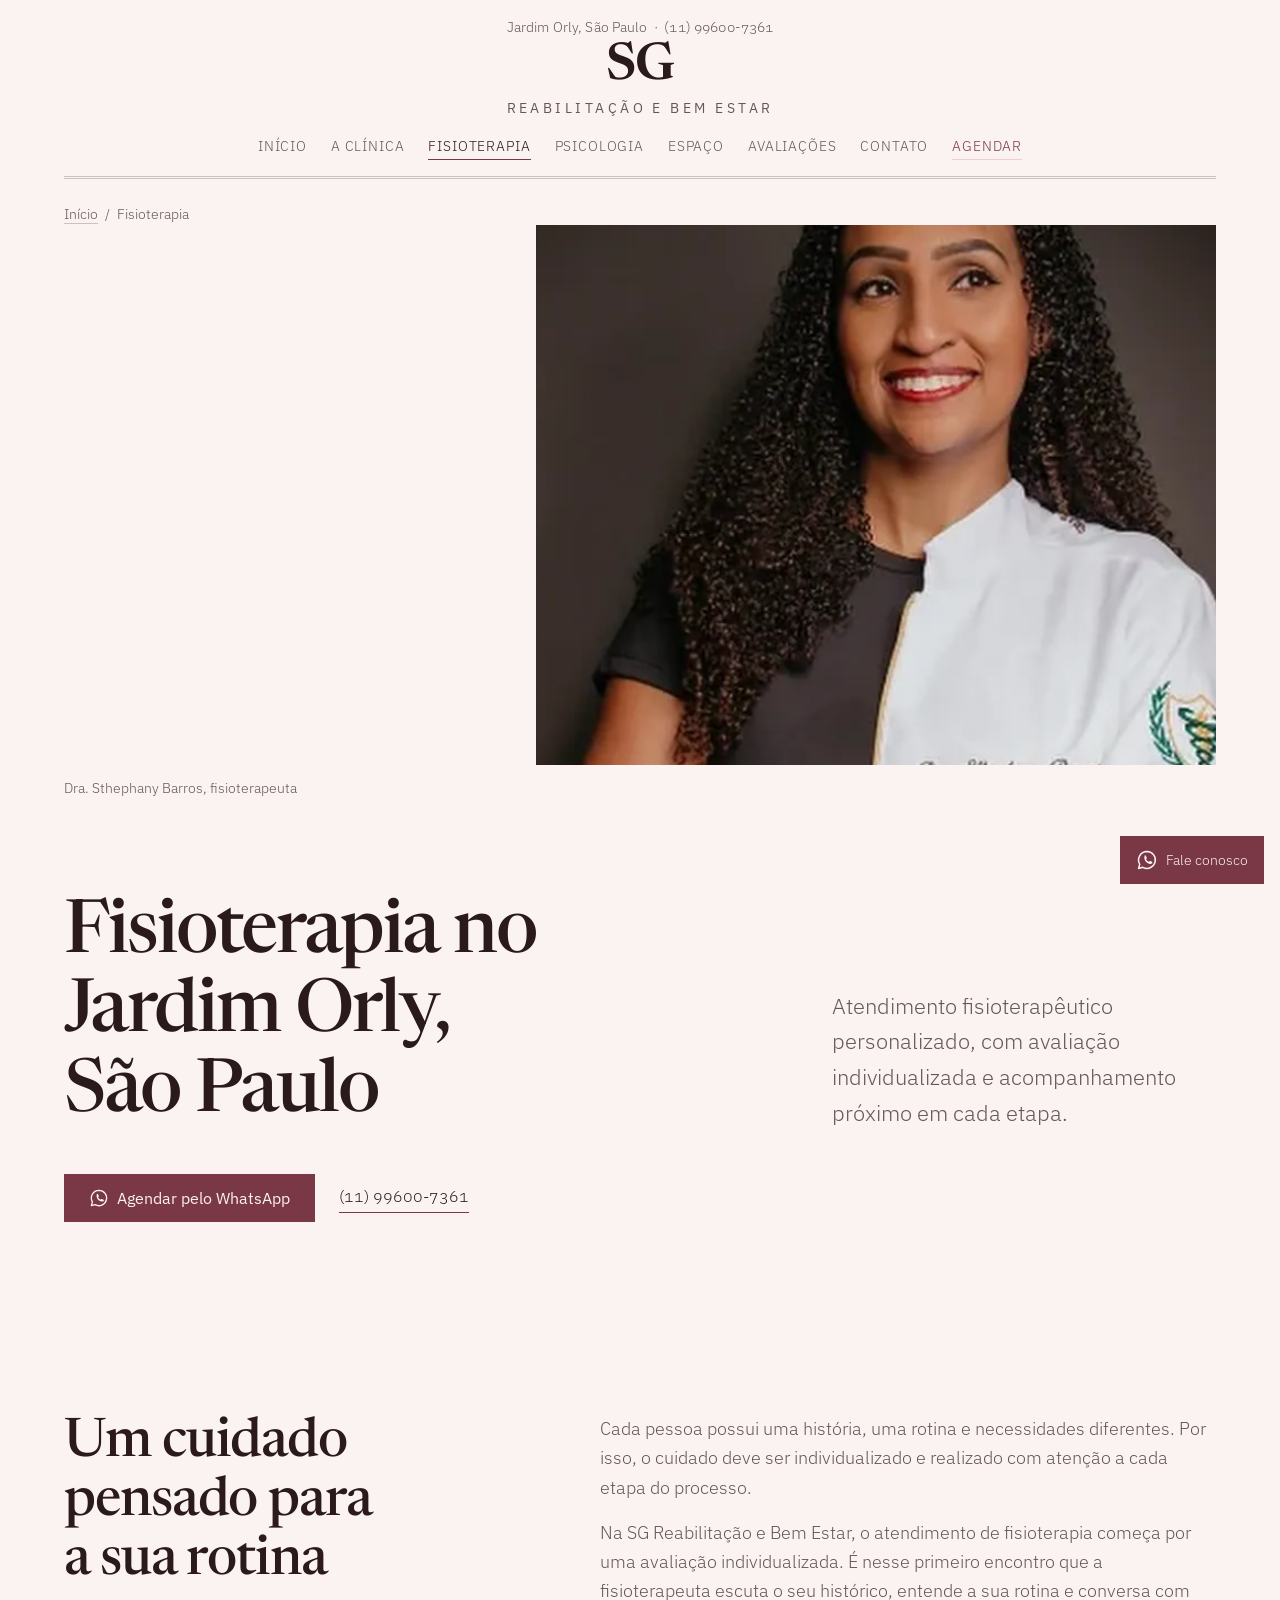
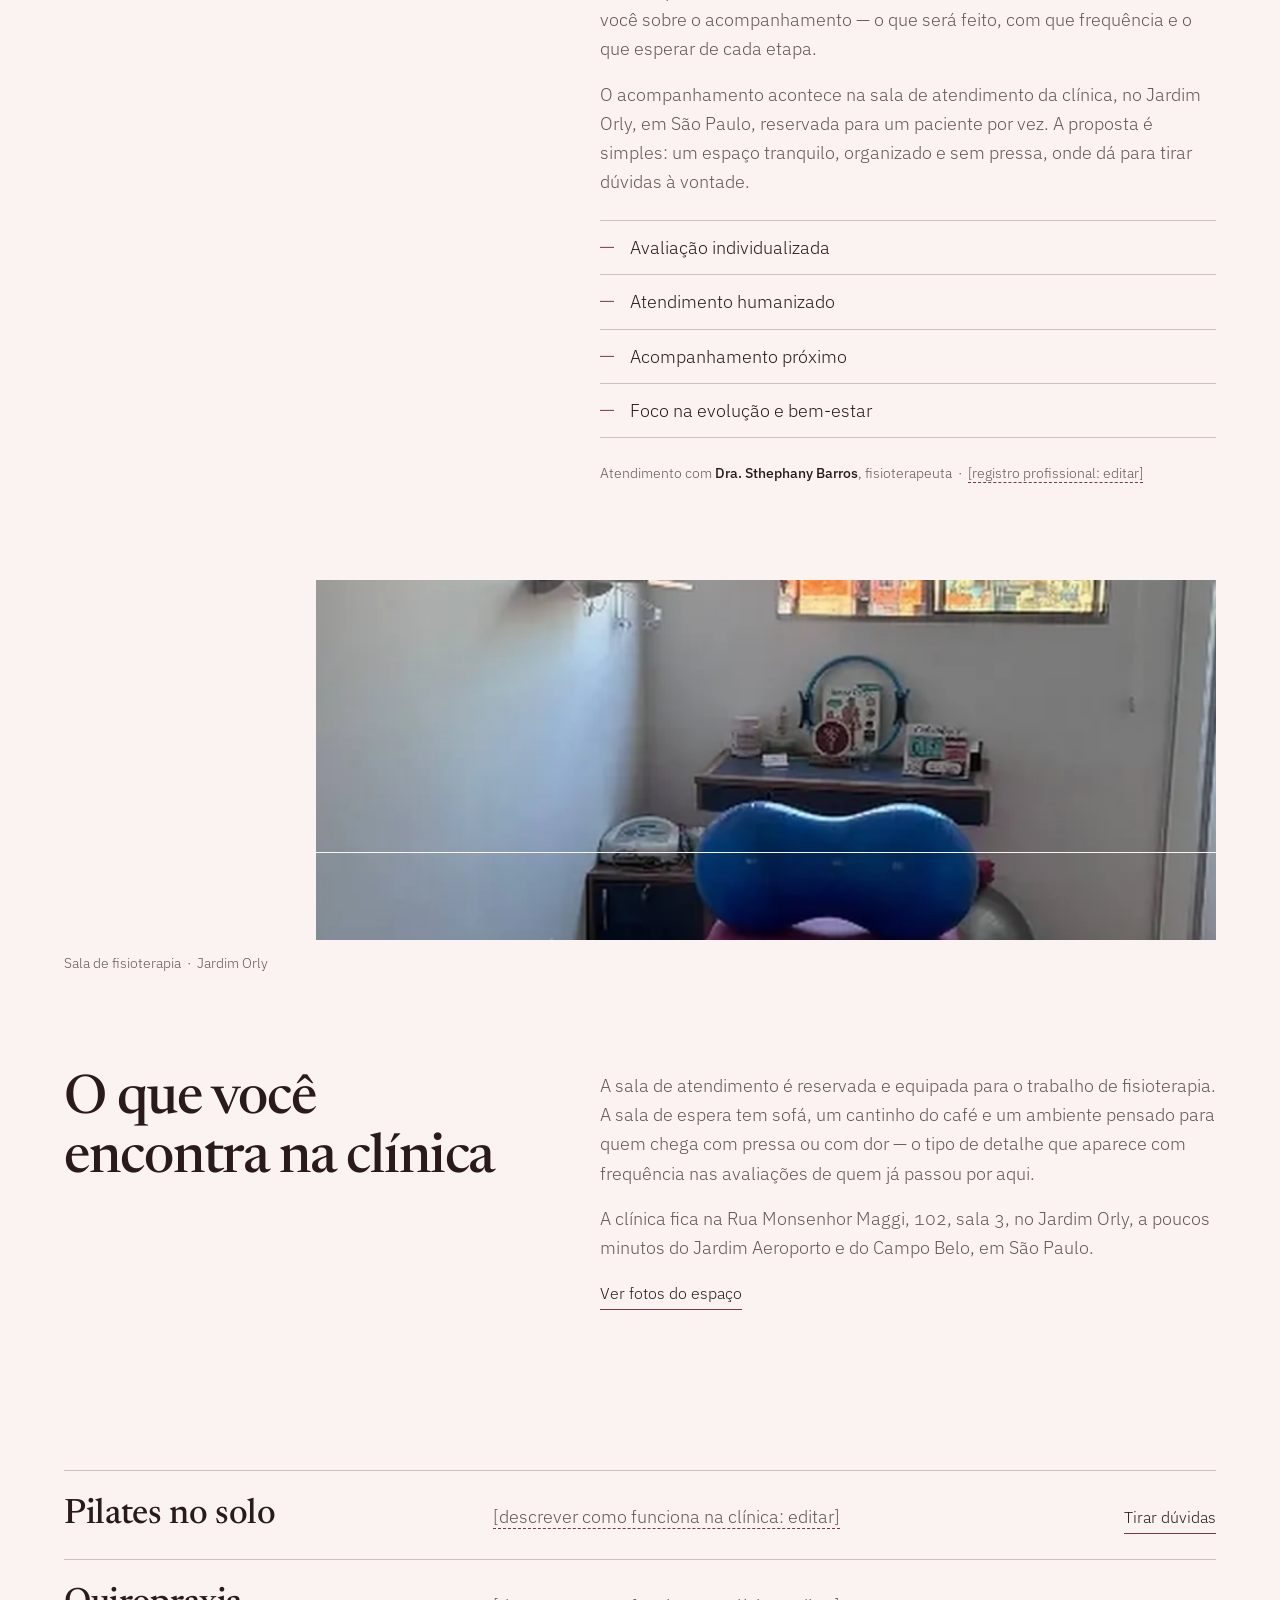
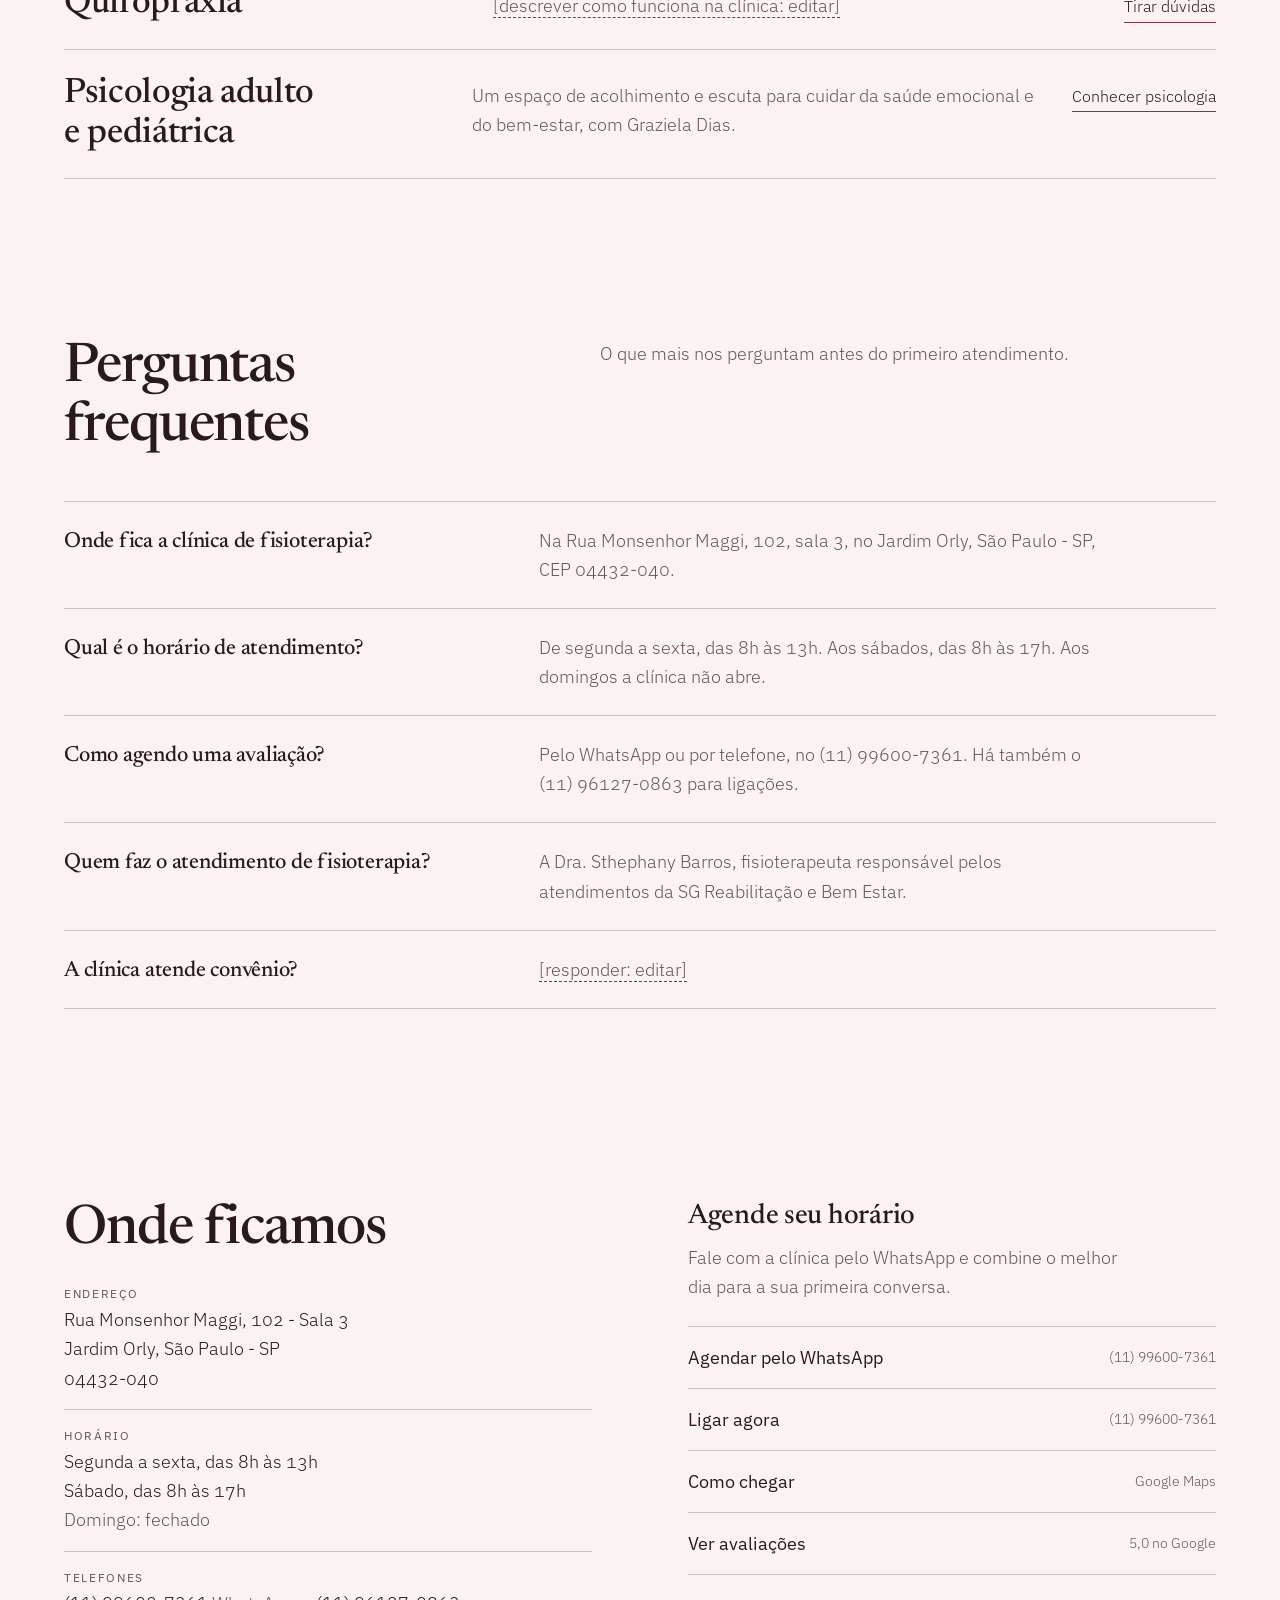
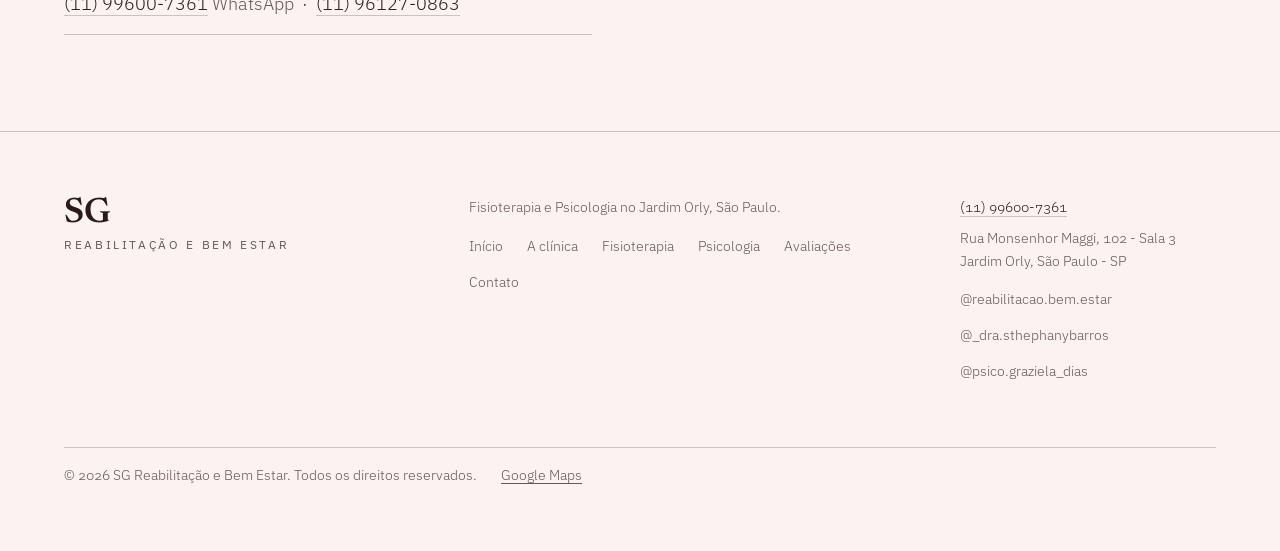
==== commit ac0b2a09: "Melhora a nitidez das fotos As fotos vinham de prints e eram esticadas 2x a 2,5x pelo navegador no d" ====
--- a/fisioterapia.html
+++ b/fisioterapia.html
@@ -72,7 +72,7 @@
   </nav>
 
   <figure class="photo photo--hero">
-    <span class="frame"><img src="imagens/dra-sthephany.webp" fetchpriority="high" alt="Dra. Sthephany Barros, fisioterapeuta da SG Reabilitação e Bem Estar, no Jardim Orly" width="335" height="419" decoding="async"></span>
+    <span class="frame"><img src="imagens/dra-sthephany.webp" fetchpriority="high" alt="Dra. Sthephany Barros, fisioterapeuta da SG Reabilitação e Bem Estar, no Jardim Orly" width="670" height="838" decoding="async"></span>
     <figcaption class="cap">Dra. Sthephany Barros, fisioterapeuta</figcaption>
   </figure>
 
@@ -106,7 +106,7 @@
   </section>
 
   <figure class="photo photo--band photo--right">
-    <span class="frame"><img src="imagens/sala-fisio.webp" alt="Sala de fisioterapia da SG Reabilitação e Bem Estar, com maca, bola suíça e equipamentos" width="449" height="386" loading="lazy" decoding="async"></span>
+    <span class="frame"><img src="imagens/sala-fisio.webp" alt="Sala de fisioterapia da SG Reabilitação e Bem Estar, com maca, bola suíça e equipamentos" width="898" height="772" loading="lazy" decoding="async"></span>
     <figcaption class="cap">Sala de fisioterapia &nbsp;·&nbsp; Jardim Orly</figcaption>
   </figure>
 
